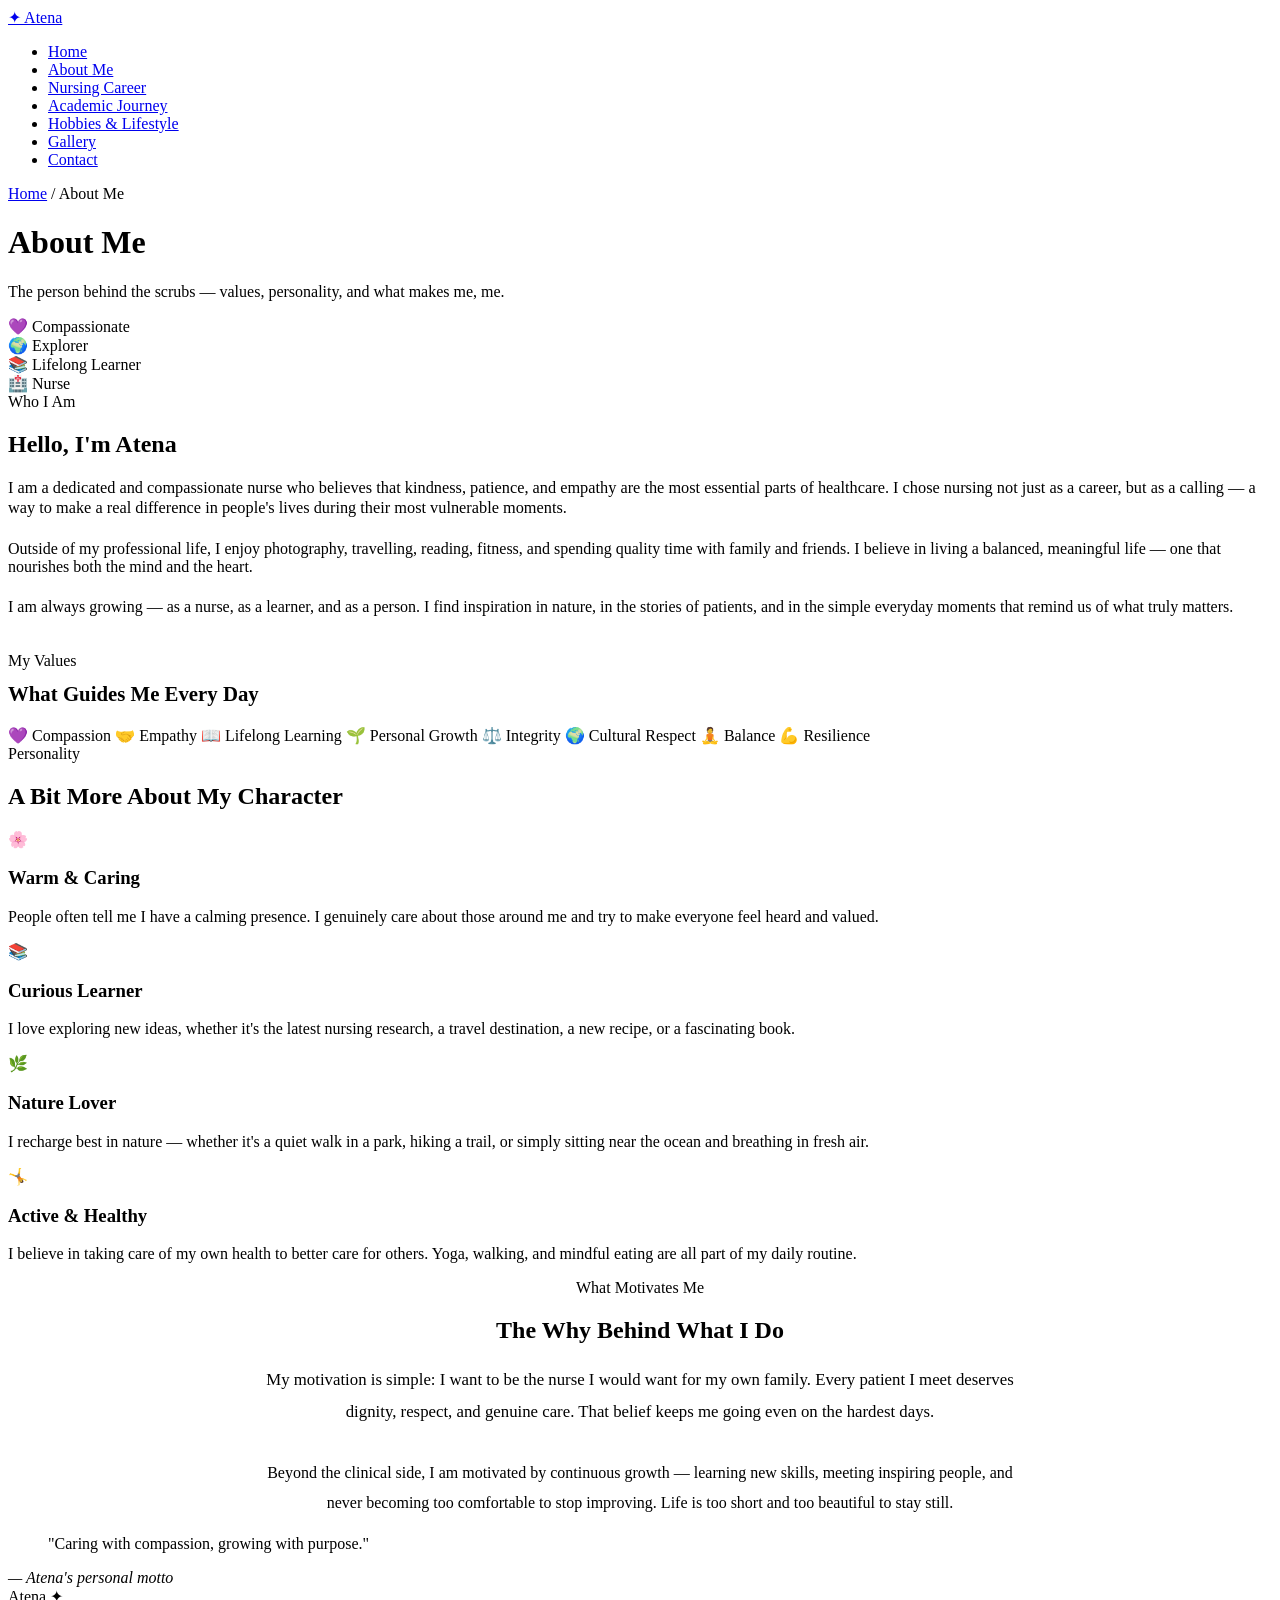
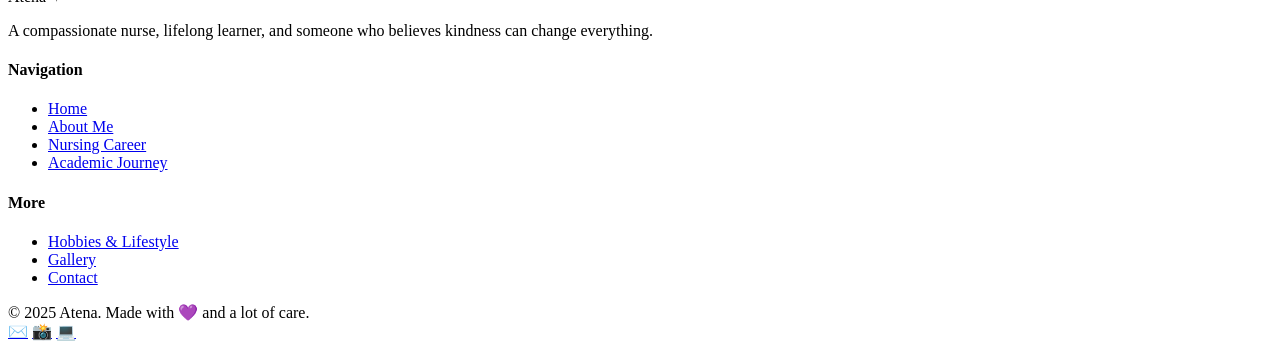
==== about.html @ 98b8ea00 "add file" ====
<!DOCTYPE html>
<html lang="en">
<head>
  <meta charset="UTF-8" />
  <meta name="viewport" content="width=device-width, initial-scale=1.0" />
  <title>About Me — Atena</title>
  <link rel="stylesheet" href="css/style.css" />
  <link rel="icon" href="data:image/svg+xml,<svg xmlns='http://www.w3.org/2000/svg' viewBox='0 0 100 100'><text y='.9em' font-size='90'>🌸</text></svg>" />
</head>
<body>

<nav>
  <a href="index.html" class="nav-logo">✦ Atena</a>
  <ul class="nav-links">
    <li><a href="index.html">Home</a></li>
    <li><a href="about.html" class="active">About Me</a></li>
    <li><a href="career.html">Nursing Career</a></li>
    <li><a href="academic.html">Academic Journey</a></li>
    <li><a href="lifestyle.html">Hobbies &amp; Lifestyle</a></li>
    <li><a href="gallery.html">Gallery</a></li>
    <li><a href="contact.html">Contact</a></li>
  </ul>
  <div class="nav-toggle"><span></span><span></span><span></span></div>
</nav>

<div class="page-wrapper">

  <!-- Page Hero -->
  <div class="page-hero">
    <div class="breadcrumb"><a href="index.html">Home</a> <span>/</span> About Me</div>
    <h1>About <span>Me</span></h1>
    <p>The person behind the scrubs — values, personality, and what makes me, me.</p>
  </div>

  <!-- Main About Section -->
  <section class="section">
    <div class="about-grid">

      <!-- Photo Column -->
      <div class="about-photo-wrap fade-in">
        <div class="about-photo">
          <img src="images/profile.jpg" alt="Atena"
               onerror="this.parentElement.style.background='var(--gradient-soft)'; this.style.display='none';" />
        </div>
        <div class="about-stats">
          <div class="about-stat">
            <strong>💜</strong>
            <span>Compassionate</span>
          </div>
          <div class="about-stat">
            <strong>🌍</strong>
            <span>Explorer</span>
          </div>
          <div class="about-stat">
            <strong>📚</strong>
            <span>Lifelong Learner</span>
          </div>
          <div class="about-stat">
            <strong>🏥</strong>
            <span>Nurse</span>
          </div>
        </div>
      </div>

      <!-- Text Column -->
      <div>
        <div class="section-tag">Who I Am</div>
        <h2 class="section-title" style="text-align:left; margin-bottom:20px;">
          Hello, I'm <span>Atena</span>
        </h2>
        <p style="color:var(--text-mid); margin-bottom:22px; font-size:1.02rem;">
          I am a dedicated and compassionate nurse who believes that kindness, patience, and empathy are the most essential parts of healthcare. I chose nursing not just as a career, but as a calling — a way to make a real difference in people's lives during their most vulnerable moments.
        </p>
        <p style="color:var(--text-mid); margin-bottom:22px;">
          Outside of my professional life, I enjoy photography, travelling, reading, fitness, and spending quality time with family and friends. I believe in living a balanced, meaningful life — one that nourishes both the mind and the heart.
        </p>
        <p style="color:var(--text-mid); margin-bottom:36px;">
          I am always growing — as a nurse, as a learner, and as a person. I find inspiration in nature, in the stories of patients, and in the simple everyday moments that remind us of what truly matters.
        </p>

        <div class="divider"></div>

        <!-- Values -->
        <div class="section-tag">My Values</div>
        <h3 style="font-size:1.3rem; margin:12px 0 20px;">What Guides Me Every Day</h3>
        <div class="skills-grid">
          <span class="skill-tag">💜 Compassion</span>
          <span class="skill-tag">🤝 Empathy</span>
          <span class="skill-tag">📖 Lifelong Learning</span>
          <span class="skill-tag">🌱 Personal Growth</span>
          <span class="skill-tag">⚖️ Integrity</span>
          <span class="skill-tag">🌍 Cultural Respect</span>
          <span class="skill-tag">🧘 Balance</span>
          <span class="skill-tag">💪 Resilience</span>
        </div>
      </div>
    </div>
  </section>

  <!-- Personality Section -->
  <section class="section section-alt">
    <div class="section-header">
      <div class="section-tag">Personality</div>
      <h2 class="section-title">A Bit More <span>About My Character</span></h2>
      <div class="section-divider"></div>
    </div>

    <div class="cards-grid">
      <div class="card fade-in">
        <div class="card-icon">🌸</div>
        <h3>Warm &amp; Caring</h3>
        <p>People often tell me I have a calming presence. I genuinely care about those around me and try to make everyone feel heard and valued.</p>
      </div>
      <div class="card fade-in">
        <div class="card-icon">📚</div>
        <h3>Curious Learner</h3>
        <p>I love exploring new ideas, whether it's the latest nursing research, a travel destination, a new recipe, or a fascinating book.</p>
      </div>
      <div class="card fade-in">
        <div class="card-icon">🌿</div>
        <h3>Nature Lover</h3>
        <p>I recharge best in nature — whether it's a quiet walk in a park, hiking a trail, or simply sitting near the ocean and breathing in fresh air.</p>
      </div>
      <div class="card fade-in">
        <div class="card-icon">🤸</div>
        <h3>Active &amp; Healthy</h3>
        <p>I believe in taking care of my own health to better care for others. Yoga, walking, and mindful eating are all part of my daily routine.</p>
      </div>
    </div>
  </section>

  <!-- Motivation Section -->
  <section class="section">
    <div style="max-width:760px; margin:0 auto; text-align:center;">
      <div class="section-tag">What Motivates Me</div>
      <h2 class="section-title">The <span>Why</span> Behind What I Do</h2>
      <div class="section-divider"></div>
      <p style="color:var(--text-mid); font-size:1.05rem; line-height:1.9; margin-bottom:30px;">
        My motivation is simple: I want to be the nurse I would want for my own family. Every patient I meet deserves dignity, respect, and genuine care. That belief keeps me going even on the hardest days.
      </p>
      <p style="color:var(--text-mid); font-size:1rem; line-height:1.9;">
        Beyond the clinical side, I am motivated by continuous growth — learning new skills, meeting inspiring people, and never becoming too comfortable to stop improving. Life is too short and too beautiful to stay still.
      </p>
    </div>
  </section>

  <!-- Quote -->
  <div class="quote-block">
    <blockquote>"Caring with compassion, growing with purpose."</blockquote>
    <cite>— Atena's personal motto</cite>
  </div>

  <!-- Footer -->
  <footer>
    <div class="footer-inner">
      <div class="footer-brand">
        <div class="footer-logo">Atena <span>✦</span></div>
        <p>A compassionate nurse, lifelong learner, and someone who believes kindness can change everything.</p>
      </div>
      <div>
        <h4>Navigation</h4>
        <ul class="footer-links">
          <li><a href="index.html">Home</a></li>
          <li><a href="about.html">About Me</a></li>
          <li><a href="career.html">Nursing Career</a></li>
          <li><a href="academic.html">Academic Journey</a></li>
        </ul>
      </div>
      <div>
        <h4>More</h4>
        <ul class="footer-links">
          <li><a href="lifestyle.html">Hobbies &amp; Lifestyle</a></li>
          <li><a href="gallery.html">Gallery</a></li>
          <li><a href="contact.html">Contact</a></li>
        </ul>
      </div>
    </div>
    <div class="footer-bottom">
      <span>© 2025 Atena. Made with 💜 and a lot of care.</span>
      <div class="social-links">
        <a href="mailto:your@email.com" class="social-link">✉️</a>
        <a href="https://instagram.com/yourusername" target="_blank" class="social-link">📸</a>
        <a href="https://github.com/yourusername" target="_blank" class="social-link">💻</a>
      </div>
    </div>
  </footer>

</div>
<script src="js/main.js"></script>
</body>
</html>
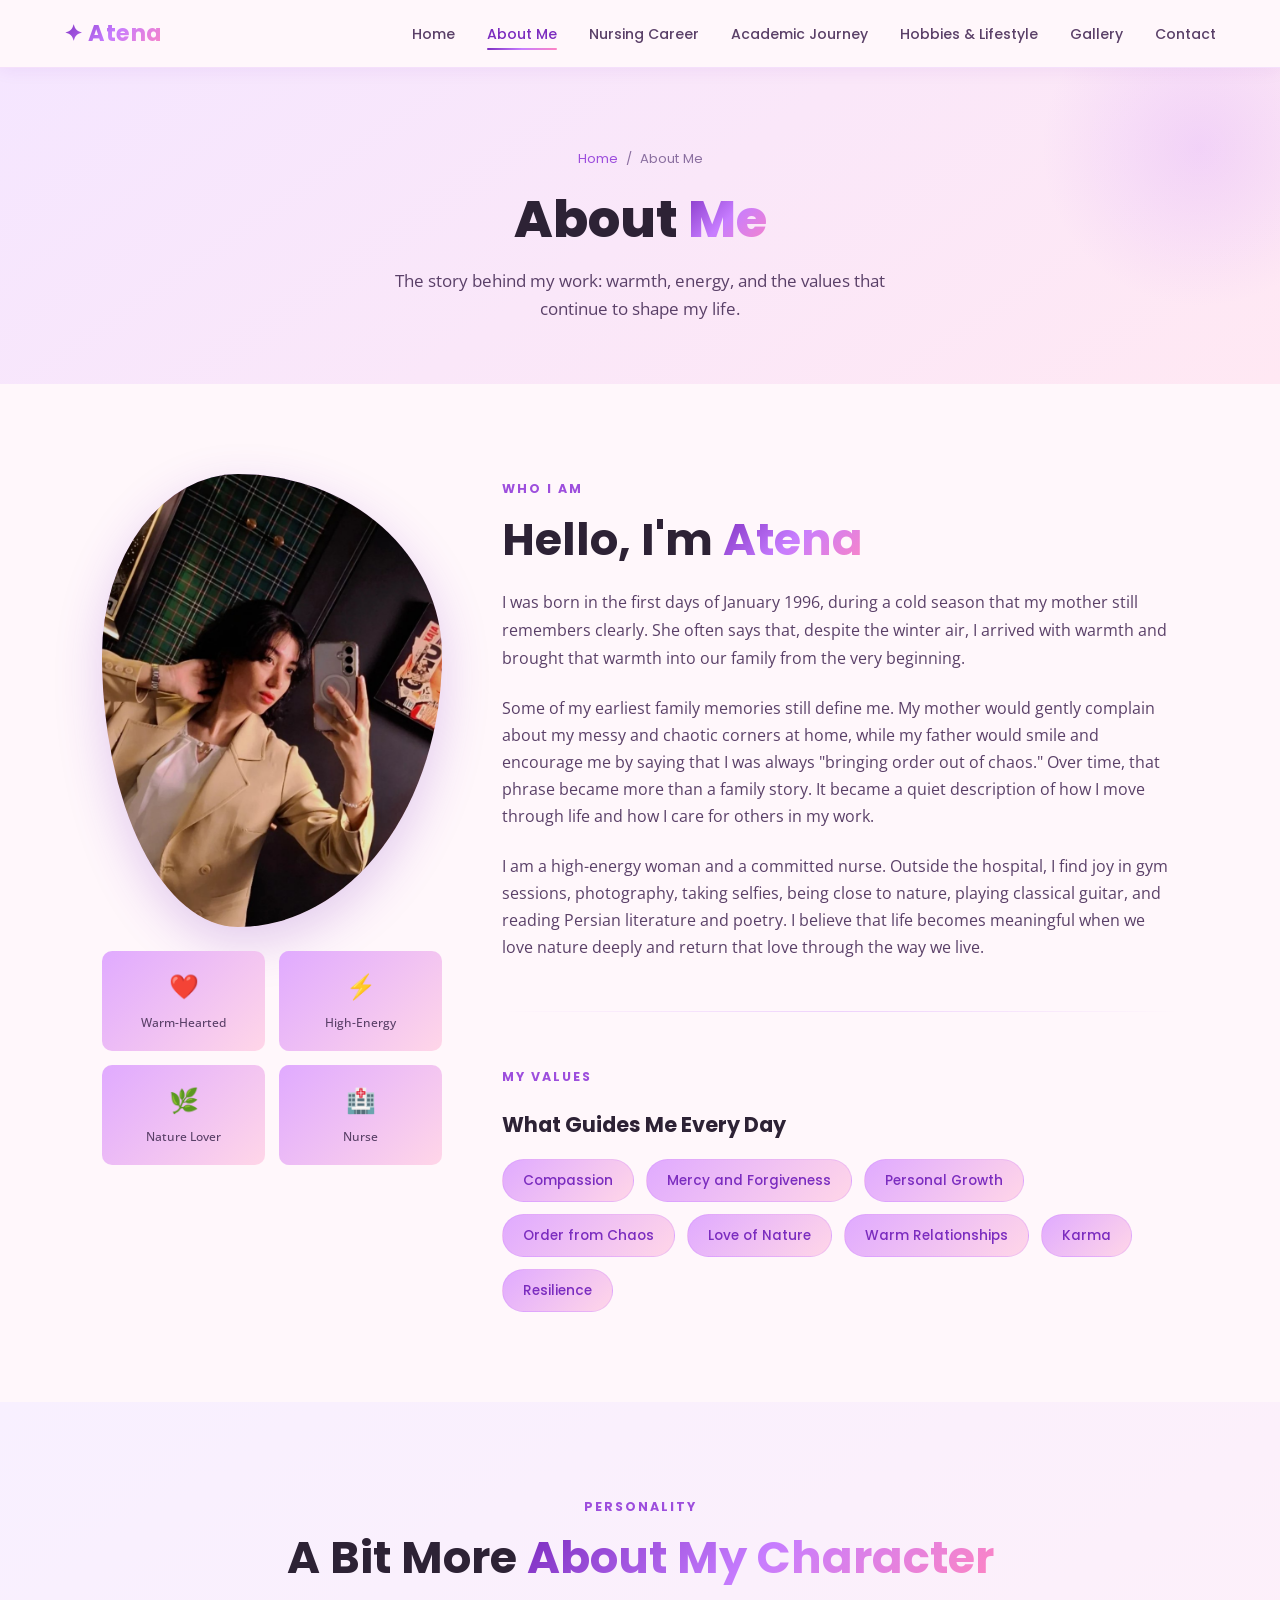
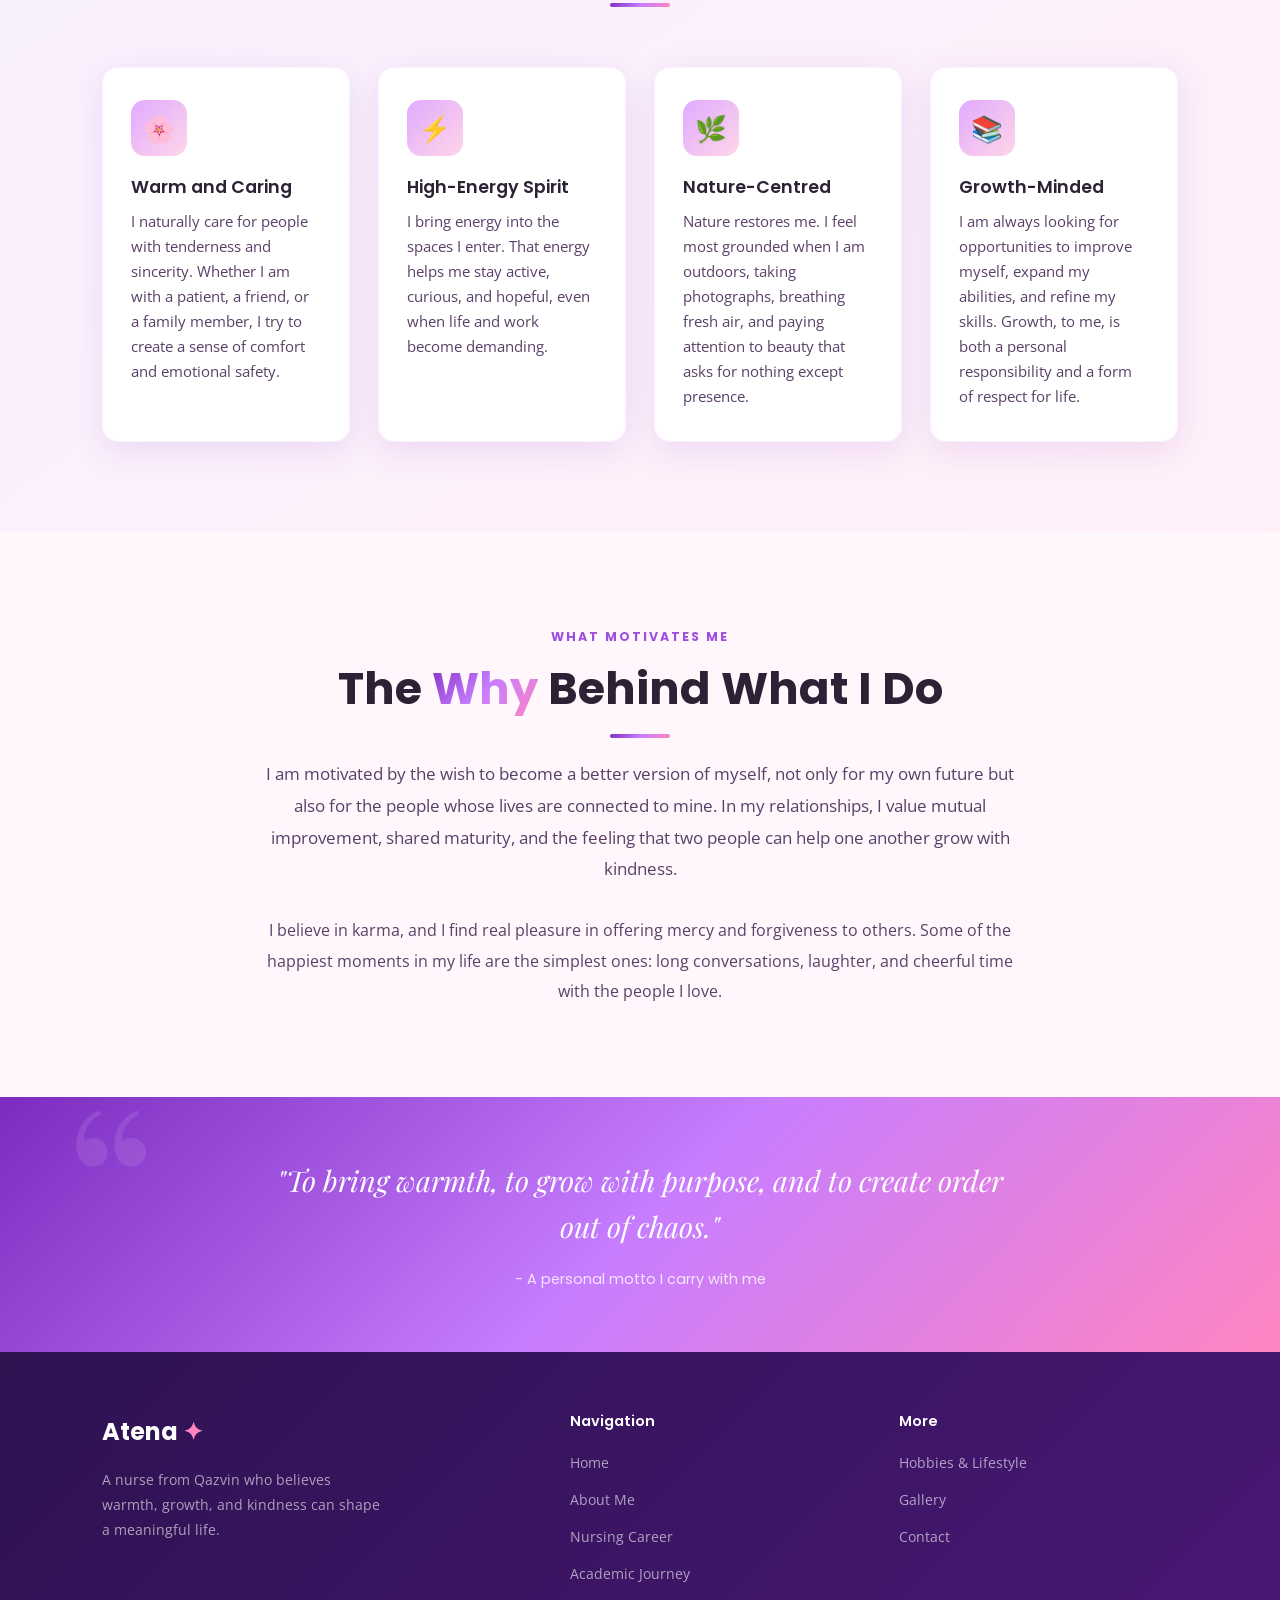
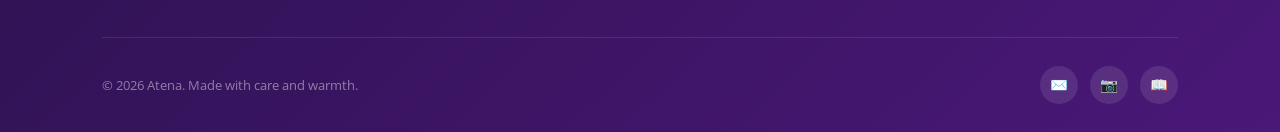
==== commit e53234b4: "add images" ====
--- a/about.html
+++ b/about.html
@@ -3,14 +3,13 @@
 <head>
   <meta charset="UTF-8" />
   <meta name="viewport" content="width=device-width, initial-scale=1.0" />
-  <title>About Me — Atena</title>
+  <title>About Me - Atena</title>
   <link rel="stylesheet" href="css/style.css" />
-  <link rel="icon" href="data:image/svg+xml,<svg xmlns='http://www.w3.org/2000/svg' viewBox='0 0 100 100'><text y='.9em' font-size='90'>🌸</text></svg>" />
 </head>
 <body>
 
 <nav>
-  <a href="index.html" class="nav-logo">✦ Atena</a>
+  <a href="index.html" class="nav-logo">&#10022; Atena</a>
   <ul class="nav-links">
     <li><a href="index.html">Home</a></li>
     <li><a href="about.html" class="active">About Me</a></li>
@@ -25,79 +24,72 @@
 
 <div class="page-wrapper">
 
-  <!-- Page Hero -->
   <div class="page-hero">
     <div class="breadcrumb"><a href="index.html">Home</a> <span>/</span> About Me</div>
     <h1>About <span>Me</span></h1>
-    <p>The person behind the scrubs — values, personality, and what makes me, me.</p>
+    <p>The story behind my work: warmth, energy, and the values that continue to shape my life.</p>
   </div>
 
-  <!-- Main About Section -->
   <section class="section">
     <div class="about-grid">
 
-      <!-- Photo Column -->
       <div class="about-photo-wrap fade-in">
         <div class="about-photo">
-          <img src="images/profile.jpg" alt="Atena"
-               onerror="this.parentElement.style.background='var(--gradient-soft)'; this.style.display='none';" />
+          <img src="images/profile.jpg" alt="Atena" onerror="this.parentElement.style.background='var(--gradient-soft)'; this.style.display='none';" />
         </div>
         <div class="about-stats">
           <div class="about-stat">
-            <strong>💜</strong>
-            <span>Compassionate</span>
+            <strong>&#10084;&#65039;</strong>
+            <span>Warm-Hearted</span>
           </div>
           <div class="about-stat">
-            <strong>🌍</strong>
-            <span>Explorer</span>
+            <strong>&#9889;</strong>
+            <span>High-Energy</span>
           </div>
           <div class="about-stat">
-            <strong>📚</strong>
-            <span>Lifelong Learner</span>
+            <strong>&#127807;</strong>
+            <span>Nature Lover</span>
           </div>
           <div class="about-stat">
-            <strong>🏥</strong>
+            <strong>&#127973;</strong>
             <span>Nurse</span>
           </div>
         </div>
       </div>
 
-      <!-- Text Column -->
       <div>
         <div class="section-tag">Who I Am</div>
         <h2 class="section-title" style="text-align:left; margin-bottom:20px;">
           Hello, I'm <span>Atena</span>
         </h2>
         <p style="color:var(--text-mid); margin-bottom:22px; font-size:1.02rem;">
-          I am a dedicated and compassionate nurse who believes that kindness, patience, and empathy are the most essential parts of healthcare. I chose nursing not just as a career, but as a calling — a way to make a real difference in people's lives during their most vulnerable moments.
+          I was born in the first days of January 1996, during a cold season that my mother still remembers clearly. She often says that, despite the winter air, I arrived with warmth and brought that warmth into our family from the very beginning.
         </p>
         <p style="color:var(--text-mid); margin-bottom:22px;">
-          Outside of my professional life, I enjoy photography, travelling, reading, fitness, and spending quality time with family and friends. I believe in living a balanced, meaningful life — one that nourishes both the mind and the heart.
+          Some of my earliest family memories still define me. My mother would gently complain about my messy and chaotic corners at home, while my father would smile and encourage me by saying that I was always "bringing order out of chaos." Over time, that phrase became more than a family story. It became a quiet description of how I move through life and how I care for others in my work.
         </p>
         <p style="color:var(--text-mid); margin-bottom:36px;">
-          I am always growing — as a nurse, as a learner, and as a person. I find inspiration in nature, in the stories of patients, and in the simple everyday moments that remind us of what truly matters.
+          I am a high-energy woman and a committed nurse. Outside the hospital, I find joy in gym sessions, photography, taking selfies, being close to nature, playing classical guitar, and reading Persian literature and poetry. I believe that life becomes meaningful when we love nature deeply and return that love through the way we live.
         </p>
 
         <div class="divider"></div>
 
-        <!-- Values -->
         <div class="section-tag">My Values</div>
         <h3 style="font-size:1.3rem; margin:12px 0 20px;">What Guides Me Every Day</h3>
         <div class="skills-grid">
-          <span class="skill-tag">💜 Compassion</span>
-          <span class="skill-tag">🤝 Empathy</span>
-          <span class="skill-tag">📖 Lifelong Learning</span>
-          <span class="skill-tag">🌱 Personal Growth</span>
-          <span class="skill-tag">⚖️ Integrity</span>
-          <span class="skill-tag">🌍 Cultural Respect</span>
-          <span class="skill-tag">🧘 Balance</span>
-          <span class="skill-tag">💪 Resilience</span>
+          <span class="skill-tag">Compassion</span>
+          <span class="skill-tag">Mercy and Forgiveness</span>
+          <span class="skill-tag">Personal Growth</span>
+          <span class="skill-tag">Order from Chaos</span>
+          <span class="skill-tag">Love of Nature</span>
+          <span class="skill-tag">Warm Relationships</span>
+          <span class="skill-tag">Karma</span>
+          <span class="skill-tag">Resilience</span>
         </div>
       </div>
     </div>
   </section>
 
-  <!-- Personality Section -->
   <section class="section section-alt">
     <div class="section-header">
       <div class="section-tag">Personality</div>
@@ -107,55 +99,52 @@
 
     <div class="cards-grid">
       <div class="card fade-in">
-        <div class="card-icon">🌸</div>
-        <h3>Warm &amp; Caring</h3>
-        <p>People often tell me I have a calming presence. I genuinely care about those around me and try to make everyone feel heard and valued.</p>
+        <div class="card-icon">&#127800;</div>
+        <h3>Warm and Caring</h3>
+        <p>I naturally care for people with tenderness and sincerity. Whether I am with a patient, a friend, or a family member, I try to create a sense of comfort and emotional safety.</p>
       </div>
       <div class="card fade-in">
-        <div class="card-icon">📚</div>
-        <h3>Curious Learner</h3>
-        <p>I love exploring new ideas, whether it's the latest nursing research, a travel destination, a new recipe, or a fascinating book.</p>
+        <div class="card-icon">&#9889;</div>
+        <h3>High-Energy Spirit</h3>
+        <p>I bring energy into the spaces I enter. That energy helps me stay active, curious, and hopeful, even when life and work become demanding.</p>
       </div>
       <div class="card fade-in">
-        <div class="card-icon">🌿</div>
-        <h3>Nature Lover</h3>
-        <p>I recharge best in nature — whether it's a quiet walk in a park, hiking a trail, or simply sitting near the ocean and breathing in fresh air.</p>
+        <div class="card-icon">&#127807;</div>
+        <h3>Nature-Centred</h3>
+        <p>Nature restores me. I feel most grounded when I am outdoors, taking photographs, breathing fresh air, and paying attention to beauty that asks for nothing except presence.</p>
       </div>
       <div class="card fade-in">
-        <div class="card-icon">🤸</div>
-        <h3>Active &amp; Healthy</h3>
-        <p>I believe in taking care of my own health to better care for others. Yoga, walking, and mindful eating are all part of my daily routine.</p>
+        <div class="card-icon">&#128218;</div>
+        <h3>Growth-Minded</h3>
+        <p>I am always looking for opportunities to improve myself, expand my abilities, and refine my skills. Growth, to me, is both a personal responsibility and a form of respect for life.</p>
       </div>
     </div>
   </section>
 
-  <!-- Motivation Section -->
   <section class="section">
     <div style="max-width:760px; margin:0 auto; text-align:center;">
       <div class="section-tag">What Motivates Me</div>
       <h2 class="section-title">The <span>Why</span> Behind What I Do</h2>
       <div class="section-divider"></div>
       <p style="color:var(--text-mid); font-size:1.05rem; line-height:1.9; margin-bottom:30px;">
-        My motivation is simple: I want to be the nurse I would want for my own family. Every patient I meet deserves dignity, respect, and genuine care. That belief keeps me going even on the hardest days.
+        I am motivated by the wish to become a better version of myself, not only for my own future but also for the people whose lives are connected to mine. In my relationships, I value mutual improvement, shared maturity, and the feeling that two people can help one another grow with kindness.
       </p>
       <p style="color:var(--text-mid); font-size:1rem; line-height:1.9;">
-        Beyond the clinical side, I am motivated by continuous growth — learning new skills, meeting inspiring people, and never becoming too comfortable to stop improving. Life is too short and too beautiful to stay still.
+        I believe in karma, and I find real pleasure in offering mercy and forgiveness to others. Some of the happiest moments in my life are the simplest ones: long conversations, laughter, and cheerful time with the people I love.
       </p>
     </div>
   </section>
 
-  <!-- Quote -->
   <div class="quote-block">
-    <blockquote>"Caring with compassion, growing with purpose."</blockquote>
-    <cite>— Atena's personal motto</cite>
+    <blockquote>"To bring warmth, to grow with purpose, and to create order out of chaos."</blockquote>
+    <cite>- A personal motto I carry with me</cite>
   </div>
 
-  <!-- Footer -->
   <footer>
     <div class="footer-inner">
       <div class="footer-brand">
-        <div class="footer-logo">Atena <span>✦</span></div>
-        <p>A compassionate nurse, lifelong learner, and someone who believes kindness can change everything.</p>
+        <div class="footer-logo">Atena <span>&#10022;</span></div>
+        <p>A nurse from Qazvin who believes warmth, growth, and kindness can shape a meaningful life.</p>
       </div>
       <div>
         <h4>Navigation</h4>
@@ -176,11 +165,11 @@
       </div>
     </div>
     <div class="footer-bottom">
-      <span>© 2025 Atena. Made with 💜 and a lot of care.</span>
+      <span>&copy; 2026 Atena. Made with care and warmth.</span>
       <div class="social-links">
-        <a href="mailto:your@email.com" class="social-link">✉️</a>
-        <a href="https://instagram.com/yourusername" target="_blank" class="social-link">📸</a>
-        <a href="https://github.com/yourusername" target="_blank" class="social-link">💻</a>
+        <a href="mailto:atena.abforoush1400@gmail.com" class="social-link" title="Email">&#9993;&#65039;</a>
+        <a href="https://instagram.com/i.atena.96" target="_blank" rel="noreferrer" class="social-link" title="Instagram">&#128247;</a>
+        <a href="https://pubmed.ncbi.nlm.nih.gov/40238044/" target="_blank" rel="noreferrer" class="social-link" title="Publication">&#128214;</a>
       </div>
     </div>
   </footer>
--- a/css/style.css
+++ b/css/style.css
@@ -0,0 +1,1036 @@
+/* =============================================
+   ATENA'S PERSONAL WEBSITE — SHARED STYLESHEET
+   Purple & Pink Theme
+   ============================================= */
+
+@import url('https://fonts.googleapis.com/css2?family=Poppins:wght@300;400;500;600;700;800&family=Open+Sans:wght@300;400;600&family=Playfair+Display:ital,wght@0,600;1,500&display=swap');
+
+/* ── CSS Variables ── */
+:root {
+  --purple-dark:   #7B2CBF;
+  --purple-mid:    #9D4EDD;
+  --purple-soft:   #C77DFF;
+  --purple-pale:   #E0AAFF;
+  --pink:          #FF85C1;
+  --pink-light:    #FFB3D9;
+  --pink-pale:     #FFD6E8;
+  --bg:            #FFF7FB;
+  --card-bg:       #FFFFFF;
+  --text-dark:     #2D2235;
+  --text-mid:      #5A4068;
+  --text-light:    #8B6FA0;
+  --gradient:      linear-gradient(135deg, #7B2CBF 0%, #C77DFF 50%, #FF85C1 100%);
+  --gradient-soft: linear-gradient(135deg, #E0AAFF 0%, #FFD6E8 100%);
+  --shadow:        0 8px 32px rgba(123, 44, 191, 0.12);
+  --shadow-hover:  0 16px 48px rgba(123, 44, 191, 0.22);
+  --radius:        16px;
+  --radius-sm:     10px;
+  --transition:    all 0.3s ease;
+}
+
+/* ── Reset & Base ── */
+*, *::before, *::after { box-sizing: border-box; margin: 0; padding: 0; }
+
+html { scroll-behavior: smooth; }
+
+body {
+  font-family: 'Open Sans', sans-serif;
+  background-color: var(--bg);
+  color: var(--text-dark);
+  line-height: 1.7;
+  overflow-x: hidden;
+}
+
+h1, h2, h3, h4, h5 {
+  font-family: 'Poppins', sans-serif;
+  color: var(--text-dark);
+  line-height: 1.3;
+}
+
+a { text-decoration: none; color: inherit; }
+
+img { max-width: 100%; display: block; }
+
+/* ── Navigation ── */
+nav {
+  position: fixed;
+  top: 0; left: 0; right: 0;
+  z-index: 999;
+  background: rgba(255, 247, 251, 0.92);
+  backdrop-filter: blur(14px);
+  -webkit-backdrop-filter: blur(14px);
+  border-bottom: 1px solid rgba(199, 125, 255, 0.18);
+  padding: 0 5%;
+  height: 68px;
+  display: flex;
+  align-items: center;
+  justify-content: space-between;
+  box-shadow: 0 2px 16px rgba(123, 44, 191, 0.08);
+}
+
+.nav-logo {
+  font-family: 'Poppins', sans-serif;
+  font-weight: 700;
+  font-size: 1.4rem;
+  background: var(--gradient);
+  -webkit-background-clip: text;
+  -webkit-text-fill-color: transparent;
+  background-clip: text;
+  letter-spacing: 0.5px;
+}
+
+.nav-links {
+  display: flex;
+  gap: 2rem;
+  list-style: none;
+  align-items: center;
+}
+
+.nav-links a {
+  font-family: 'Poppins', sans-serif;
+  font-size: 0.88rem;
+  font-weight: 500;
+  color: var(--text-mid);
+  padding: 6px 0;
+  position: relative;
+  transition: var(--transition);
+}
+
+.nav-links a::after {
+  content: '';
+  position: absolute;
+  bottom: 0; left: 0;
+  width: 0; height: 2px;
+  background: var(--gradient);
+  border-radius: 2px;
+  transition: var(--transition);
+}
+
+.nav-links a:hover,
+.nav-links a.active {
+  color: var(--purple-dark);
+}
+
+.nav-links a:hover::after,
+.nav-links a.active::after {
+  width: 100%;
+}
+
+/* Hamburger */
+.nav-toggle {
+  display: none;
+  flex-direction: column;
+  gap: 5px;
+  cursor: pointer;
+  padding: 4px;
+}
+
+.nav-toggle span {
+  width: 26px; height: 2px;
+  background: var(--purple-dark);
+  border-radius: 2px;
+  transition: var(--transition);
+}
+
+/* ── Page Wrapper ── */
+.page-wrapper {
+  padding-top: 68px;
+  min-height: 100vh;
+}
+
+/* ── Hero Section ── */
+.hero {
+  min-height: calc(100vh - 68px);
+  display: flex;
+  align-items: center;
+  padding: 60px 8%;
+  background: linear-gradient(145deg, #FFF7FB 0%, #F5E6FF 50%, #FFE8F3 100%);
+  position: relative;
+  overflow: hidden;
+}
+
+.hero::before {
+  content: '';
+  position: absolute;
+  top: -120px; right: -120px;
+  width: 500px; height: 500px;
+  background: radial-gradient(circle, rgba(199, 125, 255, 0.18) 0%, transparent 70%);
+  border-radius: 50%;
+}
+
+.hero::after {
+  content: '';
+  position: absolute;
+  bottom: -100px; left: -80px;
+  width: 400px; height: 400px;
+  background: radial-gradient(circle, rgba(255, 133, 193, 0.15) 0%, transparent 70%);
+  border-radius: 50%;
+}
+
+.hero-content {
+  flex: 1;
+  max-width: 560px;
+  z-index: 1;
+}
+
+.hero-tag {
+  display: inline-block;
+  background: var(--gradient-soft);
+  color: var(--purple-dark);
+  font-family: 'Poppins', sans-serif;
+  font-size: 0.82rem;
+  font-weight: 600;
+  letter-spacing: 1.5px;
+  text-transform: uppercase;
+  padding: 6px 18px;
+  border-radius: 30px;
+  margin-bottom: 18px;
+}
+
+.hero h1 {
+  font-size: clamp(2.4rem, 5vw, 3.8rem);
+  font-weight: 800;
+  margin-bottom: 10px;
+  line-height: 1.15;
+}
+
+.hero h1 span {
+  background: var(--gradient);
+  -webkit-background-clip: text;
+  -webkit-text-fill-color: transparent;
+  background-clip: text;
+}
+
+.hero-subtitle {
+  font-family: 'Poppins', sans-serif;
+  font-size: 1.05rem;
+  font-weight: 500;
+  color: var(--text-mid);
+  margin-bottom: 20px;
+}
+
+.hero-desc {
+  font-size: 1rem;
+  color: var(--text-mid);
+  margin-bottom: 36px;
+  max-width: 460px;
+}
+
+.hero-photo {
+  flex: 0 0 auto;
+  margin-left: 60px;
+  z-index: 1;
+}
+
+.hero-photo-frame {
+  width: 320px; height: 380px;
+  border-radius: 50% 50% 48% 52% / 55% 55% 45% 45%;
+  overflow: hidden;
+  background: var(--gradient-soft);
+  box-shadow: var(--shadow-hover), 0 0 0 12px rgba(199, 125, 255, 0.12);
+  position: relative;
+  animation: float 5s ease-in-out infinite;
+}
+
+.hero-photo-frame img {
+  width: 100%; height: 100%;
+  object-fit: cover;
+  object-position: center top;
+}
+
+.hero-photo-placeholder {
+  width: 100%; height: 100%;
+  display: flex;
+  flex-direction: column;
+  align-items: center;
+  justify-content: center;
+  background: var(--gradient-soft);
+  color: var(--purple-dark);
+  font-family: 'Poppins', sans-serif;
+  font-size: 5rem;
+  font-weight: 700;
+}
+
+.hero-photo-placeholder span {
+  font-size: 0.85rem;
+  font-weight: 500;
+  margin-top: 8px;
+  color: var(--text-mid);
+}
+
+@keyframes float {
+  0%, 100% { transform: translateY(0px); }
+  50%       { transform: translateY(-14px); }
+}
+
+/* ── Buttons ── */
+.btn {
+  display: inline-flex;
+  align-items: center;
+  gap: 8px;
+  font-family: 'Poppins', sans-serif;
+  font-size: 0.92rem;
+  font-weight: 600;
+  padding: 13px 32px;
+  border-radius: 50px;
+  transition: var(--transition);
+  cursor: pointer;
+  border: none;
+  letter-spacing: 0.3px;
+}
+
+.btn-primary {
+  background: var(--gradient);
+  color: #fff;
+  box-shadow: 0 6px 24px rgba(123, 44, 191, 0.35);
+}
+
+.btn-primary:hover {
+  transform: translateY(-3px);
+  box-shadow: 0 12px 36px rgba(123, 44, 191, 0.45);
+}
+
+.btn-outline {
+  background: transparent;
+  color: var(--purple-dark);
+  border: 2px solid var(--purple-soft);
+}
+
+.btn-outline:hover {
+  background: var(--gradient-soft);
+  border-color: transparent;
+  transform: translateY(-3px);
+}
+
+/* ── Section Base ── */
+.section {
+  padding: 90px 8%;
+}
+
+.section-alt {
+  background: linear-gradient(145deg, #F8F0FF 0%, #FFF0F8 100%);
+}
+
+.section-header {
+  text-align: center;
+  margin-bottom: 60px;
+}
+
+.section-tag {
+  display: inline-block;
+  font-family: 'Poppins', sans-serif;
+  font-size: 0.78rem;
+  font-weight: 700;
+  letter-spacing: 2px;
+  text-transform: uppercase;
+  color: var(--purple-mid);
+  margin-bottom: 12px;
+}
+
+.section-title {
+  font-size: clamp(1.8rem, 3.5vw, 2.8rem);
+  font-weight: 700;
+  margin-bottom: 16px;
+}
+
+.section-title span {
+  background: var(--gradient);
+  -webkit-background-clip: text;
+  -webkit-text-fill-color: transparent;
+  background-clip: text;
+}
+
+.section-divider {
+  width: 60px; height: 4px;
+  background: var(--gradient);
+  border-radius: 4px;
+  margin: 0 auto 20px;
+}
+
+.section-subtitle {
+  color: var(--text-mid);
+  font-size: 1rem;
+  max-width: 560px;
+  margin: 0 auto;
+}
+
+/* ── Cards ── */
+.cards-grid {
+  display: grid;
+  grid-template-columns: repeat(auto-fit, minmax(240px, 1fr));
+  gap: 28px;
+}
+
+.card {
+  background: var(--card-bg);
+  border-radius: var(--radius);
+  padding: 32px 28px;
+  box-shadow: var(--shadow);
+  transition: var(--transition);
+  border: 1px solid rgba(199, 125, 255, 0.1);
+  position: relative;
+  overflow: hidden;
+}
+
+.card::before {
+  content: '';
+  position: absolute;
+  top: 0; left: 0; right: 0;
+  height: 4px;
+  background: var(--gradient);
+  transform: scaleX(0);
+  transition: var(--transition);
+  transform-origin: left;
+}
+
+.card:hover {
+  transform: translateY(-8px);
+  box-shadow: var(--shadow-hover);
+}
+
+.card:hover::before {
+  transform: scaleX(1);
+}
+
+.card-icon {
+  width: 56px; height: 56px;
+  background: var(--gradient-soft);
+  border-radius: 14px;
+  display: flex;
+  align-items: center;
+  justify-content: center;
+  font-size: 1.6rem;
+  margin-bottom: 20px;
+}
+
+.card h3 {
+  font-size: 1.1rem;
+  font-weight: 600;
+  margin-bottom: 10px;
+  color: var(--text-dark);
+}
+
+.card p {
+  color: var(--text-mid);
+  font-size: 0.92rem;
+  line-height: 1.7;
+}
+
+/* ── Skills Tags ── */
+.skills-grid {
+  display: flex;
+  flex-wrap: wrap;
+  gap: 12px;
+}
+
+.skill-tag {
+  display: inline-flex;
+  align-items: center;
+  gap: 8px;
+  background: var(--gradient-soft);
+  color: var(--purple-dark);
+  font-family: 'Poppins', sans-serif;
+  font-size: 0.85rem;
+  font-weight: 500;
+  padding: 9px 20px;
+  border-radius: 30px;
+  transition: var(--transition);
+  border: 1px solid rgba(199, 125, 255, 0.25);
+}
+
+.skill-tag:hover {
+  background: var(--gradient);
+  color: #fff;
+  transform: translateY(-3px);
+  box-shadow: 0 6px 20px rgba(123, 44, 191, 0.25);
+  border-color: transparent;
+}
+
+/* ── Timeline ── */
+.timeline {
+  position: relative;
+  padding-left: 40px;
+  max-width: 760px;
+  margin: 0 auto;
+}
+
+.timeline::before {
+  content: '';
+  position: absolute;
+  left: 14px; top: 0; bottom: 0;
+  width: 2px;
+  background: var(--gradient-soft);
+  border-radius: 2px;
+}
+
+.timeline-item {
+  position: relative;
+  margin-bottom: 48px;
+  padding-left: 32px;
+}
+
+.timeline-item::before {
+  content: '';
+  position: absolute;
+  left: -34px;
+  top: 6px;
+  width: 14px; height: 14px;
+  border-radius: 50%;
+  background: var(--gradient);
+  box-shadow: 0 0 0 4px rgba(199, 125, 255, 0.25);
+}
+
+.timeline-year {
+  display: inline-block;
+  font-family: 'Poppins', sans-serif;
+  font-size: 0.78rem;
+  font-weight: 700;
+  letter-spacing: 1px;
+  color: var(--purple-dark);
+  background: var(--gradient-soft);
+  padding: 4px 14px;
+  border-radius: 20px;
+  margin-bottom: 10px;
+}
+
+.timeline-item h3 {
+  font-size: 1.08rem;
+  font-weight: 600;
+  margin-bottom: 6px;
+}
+
+.timeline-item p {
+  color: var(--text-mid);
+  font-size: 0.93rem;
+}
+
+/* ── Quote Block ── */
+.quote-block {
+  text-align: center;
+  padding: 60px 8%;
+  background: var(--gradient);
+  position: relative;
+  overflow: hidden;
+}
+
+.quote-block::before {
+  content: '\201C';
+  position: absolute;
+  top: -30px; left: 5%;
+  font-size: 14rem;
+  font-family: 'Playfair Display', serif;
+  color: rgba(255,255,255,0.1);
+  line-height: 1;
+}
+
+.quote-block blockquote {
+  font-family: 'Playfair Display', serif;
+  font-style: italic;
+  font-size: clamp(1.2rem, 2.5vw, 1.8rem);
+  color: #fff;
+  max-width: 760px;
+  margin: 0 auto 16px;
+  line-height: 1.6;
+  position: relative;
+  z-index: 1;
+}
+
+.quote-block cite {
+  color: rgba(255,255,255,0.8);
+  font-family: 'Poppins', sans-serif;
+  font-size: 0.9rem;
+  font-style: normal;
+  position: relative;
+  z-index: 1;
+}
+
+/* ── Page Hero (inner pages) ── */
+.page-hero {
+  padding: 80px 8% 60px;
+  background: linear-gradient(145deg, #F5E6FF 0%, #FFE8F3 100%);
+  text-align: center;
+  position: relative;
+  overflow: hidden;
+}
+
+.page-hero::after {
+  content: '';
+  position: absolute;
+  top: -80px; right: -80px;
+  width: 320px; height: 320px;
+  background: radial-gradient(circle, rgba(199, 125, 255, 0.2) 0%, transparent 70%);
+  border-radius: 50%;
+}
+
+.page-hero h1 {
+  font-size: clamp(2rem, 4vw, 3.2rem);
+  font-weight: 800;
+}
+
+.page-hero h1 span {
+  background: var(--gradient);
+  -webkit-background-clip: text;
+  -webkit-text-fill-color: transparent;
+  background-clip: text;
+}
+
+.page-hero p {
+  color: var(--text-mid);
+  font-size: 1.05rem;
+  margin-top: 14px;
+  max-width: 560px;
+  margin-left: auto;
+  margin-right: auto;
+  position: relative;
+  z-index: 1;
+}
+
+.breadcrumb {
+  display: flex;
+  align-items: center;
+  justify-content: center;
+  gap: 8px;
+  font-family: 'Poppins', sans-serif;
+  font-size: 0.82rem;
+  color: var(--text-light);
+  margin-bottom: 16px;
+}
+
+.breadcrumb a { color: var(--purple-mid); }
+.breadcrumb span { color: var(--text-light); }
+
+/* ── Gallery Grid ── */
+.gallery-grid {
+  display: grid;
+  grid-template-columns: repeat(auto-fill, minmax(260px, 1fr));
+  gap: 20px;
+}
+
+.gallery-item {
+  border-radius: var(--radius);
+  overflow: hidden;
+  box-shadow: var(--shadow);
+  position: relative;
+  aspect-ratio: 4/3;
+  background: var(--gradient-soft);
+  transition: var(--transition);
+}
+
+.gallery-item:hover {
+  transform: translateY(-6px);
+  box-shadow: var(--shadow-hover);
+}
+
+.gallery-item img {
+  width: 100%; height: 100%;
+  object-fit: cover;
+  transition: var(--transition);
+}
+
+.gallery-item:hover img {
+  transform: scale(1.06);
+}
+
+.gallery-overlay {
+  position: absolute;
+  bottom: 0; left: 0; right: 0;
+  background: linear-gradient(to top, rgba(123, 44, 191, 0.7) 0%, transparent 100%);
+  padding: 20px 16px 16px;
+  transform: translateY(100%);
+  transition: var(--transition);
+}
+
+.gallery-item:hover .gallery-overlay {
+  transform: translateY(0);
+}
+
+.gallery-overlay p {
+  color: #fff;
+  font-family: 'Poppins', sans-serif;
+  font-size: 0.88rem;
+  font-weight: 500;
+}
+
+.gallery-placeholder {
+  width: 100%; height: 100%;
+  display: flex;
+  flex-direction: column;
+  align-items: center;
+  justify-content: center;
+  background: var(--gradient-soft);
+  color: var(--text-mid);
+  font-size: 2.5rem;
+  gap: 8px;
+}
+
+.gallery-placeholder span {
+  font-size: 0.8rem;
+  font-family: 'Poppins', sans-serif;
+  color: var(--text-light);
+}
+
+/* ── Contact Form ── */
+.contact-grid {
+  display: grid;
+  grid-template-columns: 1fr 1fr;
+  gap: 60px;
+  align-items: start;
+}
+
+.contact-info h2 {
+  font-size: 1.8rem;
+  margin-bottom: 16px;
+}
+
+.contact-info p {
+  color: var(--text-mid);
+  margin-bottom: 36px;
+}
+
+.contact-link {
+  display: flex;
+  align-items: center;
+  gap: 16px;
+  padding: 16px 20px;
+  background: var(--card-bg);
+  border-radius: var(--radius-sm);
+  box-shadow: var(--shadow);
+  margin-bottom: 14px;
+  transition: var(--transition);
+  border: 1px solid rgba(199, 125, 255, 0.1);
+}
+
+.contact-link:hover {
+  transform: translateX(6px);
+  box-shadow: var(--shadow-hover);
+  border-color: var(--purple-soft);
+}
+
+.contact-link-icon {
+  width: 44px; height: 44px;
+  background: var(--gradient-soft);
+  border-radius: 10px;
+  display: flex;
+  align-items: center;
+  justify-content: center;
+  font-size: 1.2rem;
+  flex-shrink: 0;
+}
+
+.contact-link-text strong {
+  display: block;
+  font-family: 'Poppins', sans-serif;
+  font-size: 0.88rem;
+  font-weight: 600;
+  color: var(--text-dark);
+}
+
+.contact-link-text span {
+  font-size: 0.83rem;
+  color: var(--text-mid);
+}
+
+.contact-form {
+  background: var(--card-bg);
+  border-radius: var(--radius);
+  padding: 40px 36px;
+  box-shadow: var(--shadow);
+}
+
+.form-group {
+  margin-bottom: 22px;
+}
+
+.form-group label {
+  display: block;
+  font-family: 'Poppins', sans-serif;
+  font-size: 0.85rem;
+  font-weight: 600;
+  color: var(--text-dark);
+  margin-bottom: 8px;
+}
+
+.form-group input,
+.form-group textarea {
+  width: 100%;
+  padding: 13px 18px;
+  border: 2px solid rgba(199, 125, 255, 0.2);
+  border-radius: var(--radius-sm);
+  font-family: 'Open Sans', sans-serif;
+  font-size: 0.93rem;
+  color: var(--text-dark);
+  background: var(--bg);
+  transition: var(--transition);
+  outline: none;
+  resize: vertical;
+}
+
+.form-group input:focus,
+.form-group textarea:focus {
+  border-color: var(--purple-soft);
+  box-shadow: 0 0 0 4px rgba(199, 125, 255, 0.12);
+}
+
+.form-group textarea { min-height: 130px; }
+
+/* ── About Profile Block ── */
+.about-grid {
+  display: grid;
+  grid-template-columns: 340px 1fr;
+  gap: 60px;
+  align-items: start;
+}
+
+.about-photo-wrap {
+  position: sticky;
+  top: 90px;
+}
+
+.about-photo {
+  width: 100%;
+  aspect-ratio: 3/4;
+  border-radius: 40% 60% 60% 40% / 40% 40% 60% 60%;
+  overflow: hidden;
+  box-shadow: var(--shadow-hover);
+  background: var(--gradient-soft);
+  animation: morphing 8s ease-in-out infinite;
+}
+
+.about-photo img {
+  width: 100%; height: 100%;
+  object-fit: cover;
+  object-position: center top;
+}
+
+@keyframes morphing {
+  0%   { border-radius: 40% 60% 60% 40% / 40% 40% 60% 60%; }
+  33%  { border-radius: 60% 40% 40% 60% / 60% 60% 40% 40%; }
+  66%  { border-radius: 40% 60% 55% 45% / 55% 45% 55% 45%; }
+  100% { border-radius: 40% 60% 60% 40% / 40% 40% 60% 60%; }
+}
+
+.about-stats {
+  display: grid;
+  grid-template-columns: 1fr 1fr;
+  gap: 14px;
+  margin-top: 24px;
+}
+
+.about-stat {
+  background: var(--gradient-soft);
+  border-radius: var(--radius-sm);
+  padding: 16px 18px;
+  text-align: center;
+}
+
+.about-stat strong {
+  display: block;
+  font-family: 'Poppins', sans-serif;
+  font-size: 1.5rem;
+  font-weight: 700;
+  color: var(--purple-dark);
+}
+
+.about-stat span {
+  font-size: 0.78rem;
+  color: var(--text-mid);
+  font-weight: 500;
+}
+
+/* ── Hobby Cards ── */
+.hobby-cards {
+  display: grid;
+  grid-template-columns: repeat(auto-fill, minmax(180px, 1fr));
+  gap: 18px;
+}
+
+.hobby-card {
+  background: var(--card-bg);
+  border-radius: var(--radius);
+  padding: 28px 20px;
+  text-align: center;
+  box-shadow: var(--shadow);
+  transition: var(--transition);
+  border: 1px solid rgba(199, 125, 255, 0.1);
+}
+
+.hobby-card:hover {
+  transform: translateY(-8px);
+  box-shadow: var(--shadow-hover);
+  background: var(--gradient-soft);
+}
+
+.hobby-card .emoji {
+  font-size: 2.2rem;
+  margin-bottom: 12px;
+  display: block;
+}
+
+.hobby-card h4 {
+  font-size: 0.92rem;
+  font-weight: 600;
+  color: var(--text-dark);
+}
+
+/* ── Footer ── */
+footer {
+  background: linear-gradient(135deg, #2D1250 0%, #4A1878 100%);
+  color: rgba(255,255,255,0.8);
+  padding: 60px 8% 28px;
+}
+
+.footer-inner {
+  display: grid;
+  grid-template-columns: 1.5fr 1fr 1fr;
+  gap: 50px;
+  margin-bottom: 50px;
+}
+
+.footer-brand p {
+  font-size: 0.88rem;
+  line-height: 1.8;
+  margin-top: 14px;
+  color: rgba(255,255,255,0.6);
+  max-width: 280px;
+}
+
+.footer-logo {
+  font-family: 'Poppins', sans-serif;
+  font-size: 1.5rem;
+  font-weight: 700;
+  color: #fff;
+}
+
+.footer-logo span { color: var(--pink); }
+
+footer h4 {
+  font-family: 'Poppins', sans-serif;
+  font-size: 0.9rem;
+  font-weight: 600;
+  color: #fff;
+  margin-bottom: 18px;
+}
+
+.footer-links {
+  list-style: none;
+  display: flex;
+  flex-direction: column;
+  gap: 10px;
+}
+
+.footer-links a {
+  font-size: 0.87rem;
+  color: rgba(255,255,255,0.6);
+  transition: var(--transition);
+}
+
+.footer-links a:hover { color: var(--pink-light); padding-left: 6px; }
+
+.footer-bottom {
+  border-top: 1px solid rgba(255,255,255,0.1);
+  padding-top: 28px;
+  display: flex;
+  justify-content: space-between;
+  align-items: center;
+  font-size: 0.82rem;
+  color: rgba(255,255,255,0.45);
+}
+
+.footer-bottom a { color: var(--pink-light); }
+
+.social-links {
+  display: flex;
+  gap: 12px;
+}
+
+.social-link {
+  width: 38px; height: 38px;
+  background: rgba(255,255,255,0.1);
+  border-radius: 50%;
+  display: flex;
+  align-items: center;
+  justify-content: center;
+  font-size: 0.9rem;
+  transition: var(--transition);
+  color: rgba(255,255,255,0.7);
+}
+
+.social-link:hover {
+  background: var(--gradient);
+  color: #fff;
+  transform: translateY(-4px);
+}
+
+/* ── Utilities ── */
+.text-gradient {
+  background: var(--gradient);
+  -webkit-background-clip: text;
+  -webkit-text-fill-color: transparent;
+  background-clip: text;
+}
+
+.badge {
+  display: inline-block;
+  font-family: 'Poppins', sans-serif;
+  font-size: 0.75rem;
+  font-weight: 600;
+  padding: 4px 14px;
+  border-radius: 20px;
+  background: var(--gradient-soft);
+  color: var(--purple-dark);
+  border: 1px solid rgba(199, 125, 255, 0.25);
+}
+
+.divider {
+  height: 1px;
+  background: linear-gradient(to right, transparent, rgba(199, 125, 255, 0.3), transparent);
+  margin: 50px 0;
+}
+
+/* ── Animations ── */
+.fade-in {
+  opacity: 0;
+  transform: translateY(24px);
+  transition: opacity 0.6s ease, transform 0.6s ease;
+}
+
+.fade-in.visible {
+  opacity: 1;
+  transform: translateY(0);
+}
+
+/* Stagger delays */
+.fade-in:nth-child(1) { transition-delay: 0.1s; }
+.fade-in:nth-child(2) { transition-delay: 0.2s; }
+.fade-in:nth-child(3) { transition-delay: 0.3s; }
+.fade-in:nth-child(4) { transition-delay: 0.4s; }
+
+/* ── Responsive ── */
+@media (max-width: 900px) {
+  .hero { flex-direction: column-reverse; text-align: center; gap: 40px; padding: 50px 6%; }
+  .hero-photo { margin-left: 0; }
+  .hero-photo-frame { width: 260px; height: 310px; }
+  .hero-desc { margin: 0 auto 32px; }
+
+  .about-grid { grid-template-columns: 1fr; }
+  .about-photo-wrap { position: static; }
+  .about-photo { width: 240px; height: 300px; border-radius: 50%; margin: 0 auto; }
+
+  .contact-grid { grid-template-columns: 1fr; gap: 40px; }
+
+  .footer-inner { grid-template-columns: 1fr; gap: 32px; }
+  .footer-bottom { flex-direction: column; gap: 14px; text-align: center; }
+}
+
+@media (max-width: 640px) {
+  .nav-links { display: none; position: fixed; top: 68px; left: 0; right: 0; bottom: 0; background: rgba(255, 247, 251, 0.98); flex-direction: column; align-items: center; justify-content: center; gap: 2.5rem; font-size: 1.1rem; }
+  .nav-links.open { display: flex; }
+  .nav-toggle { display: flex; }
+
+  .section { padding: 60px 5%; }
+  .page-hero { padding: 60px 5% 40px; }
+  .hero { padding: 40px 5%; }
+
+  .cards-grid { grid-template-columns: 1fr; }
+  .gallery-grid { grid-template-columns: 1fr 1fr; }
+}
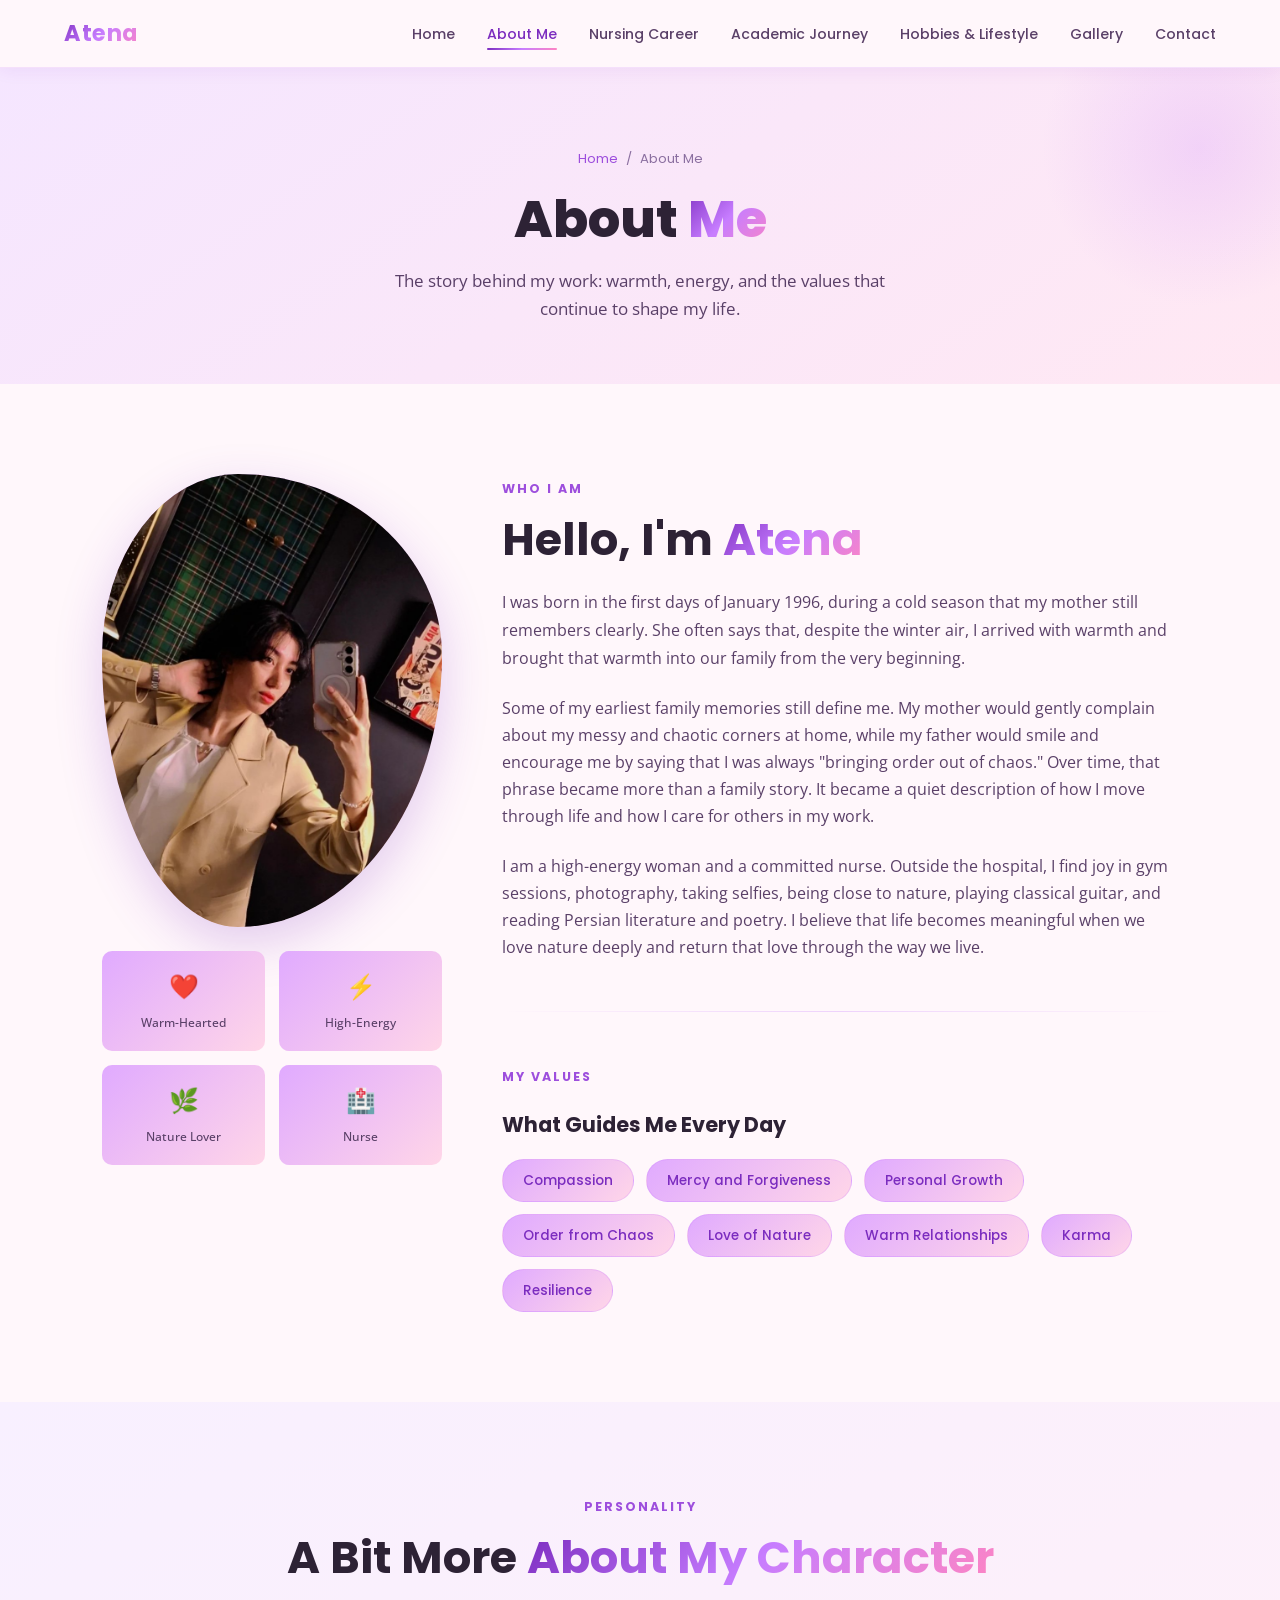
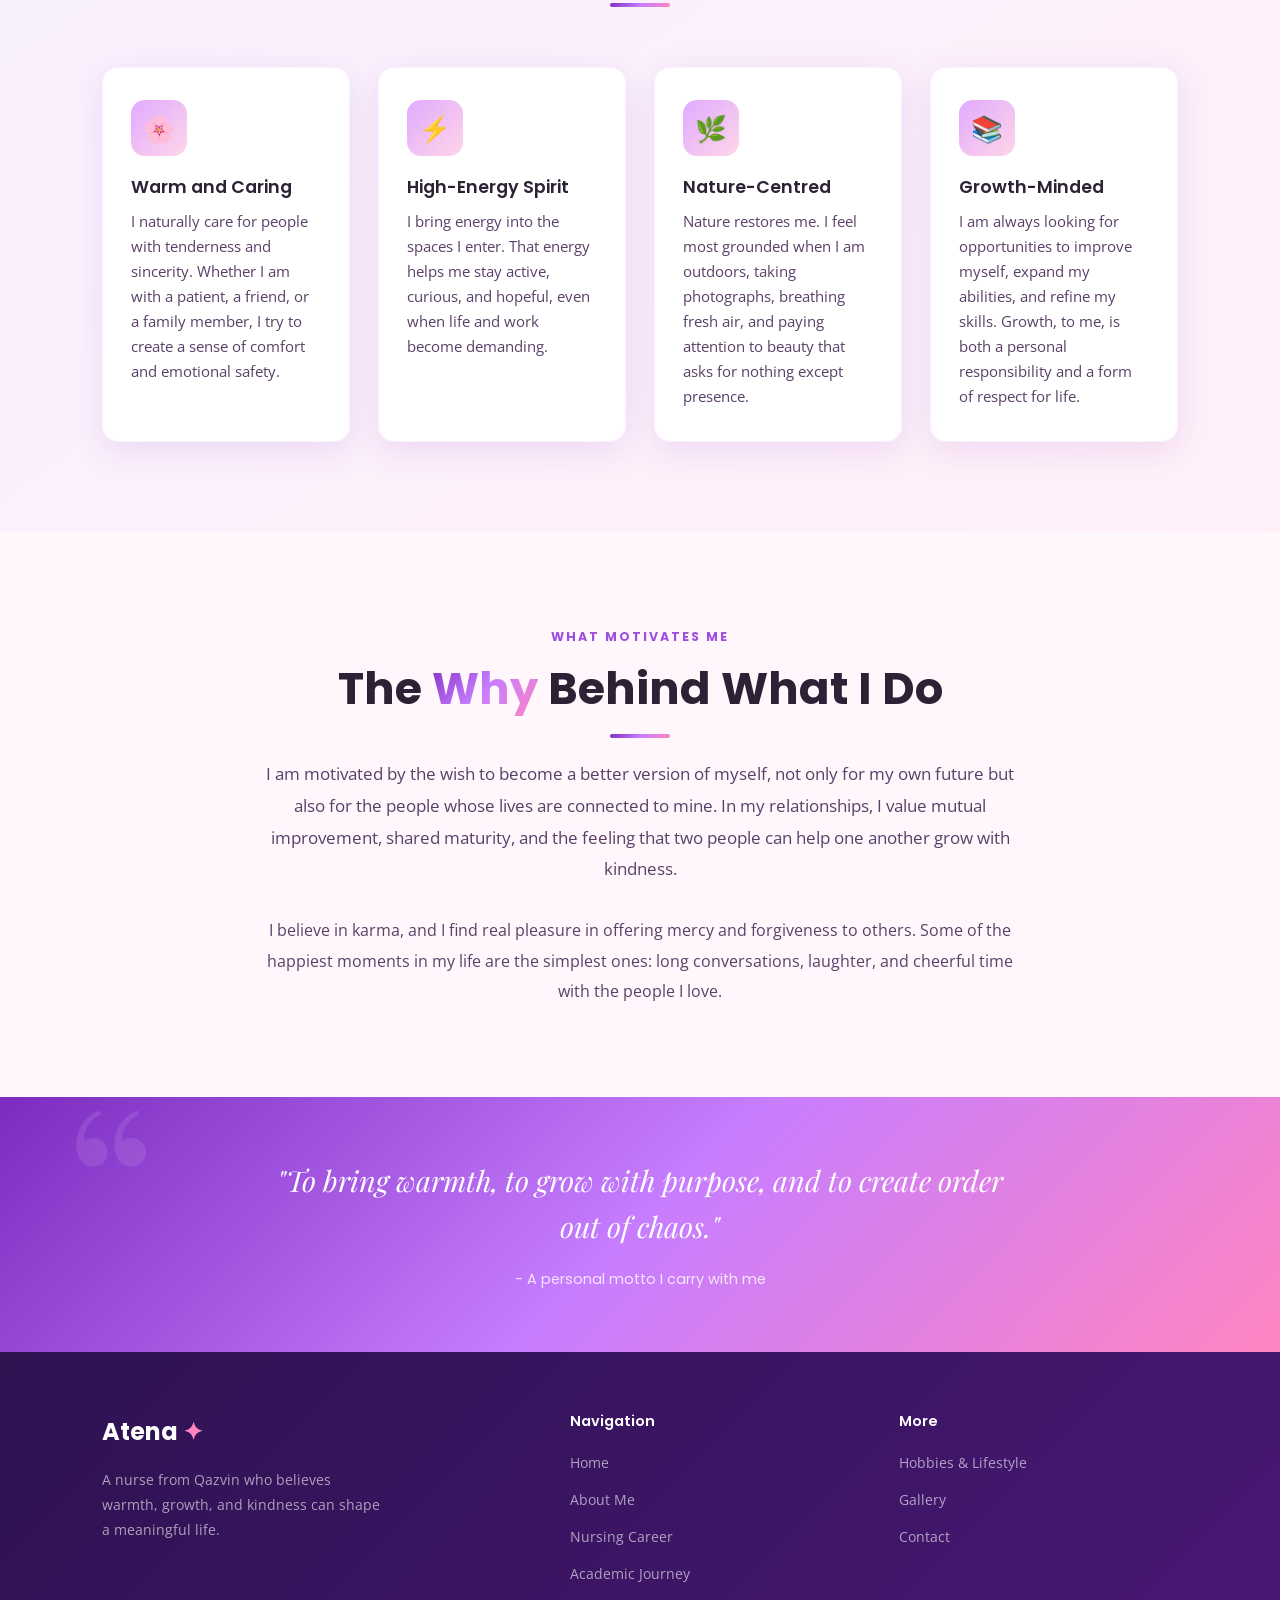
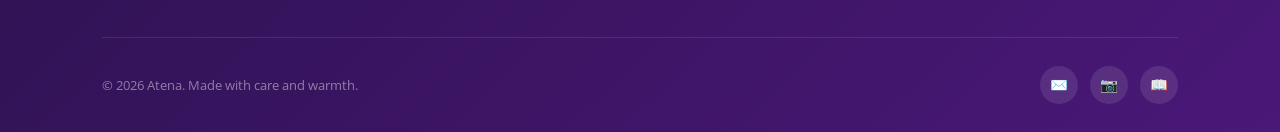
==== commit a3f7e1dd: "remove icode" ====
--- a/about.html
+++ b/about.html
@@ -9,7 +9,7 @@
 <body>
 
 <nav>
-  <a href="index.html" class="nav-logo">&#10022; Atena</a>
+  <a href="index.html" class="nav-logo">Atena</a>
   <ul class="nav-links">
     <li><a href="index.html">Home</a></li>
     <li><a href="about.html" class="active">About Me</a></li>
